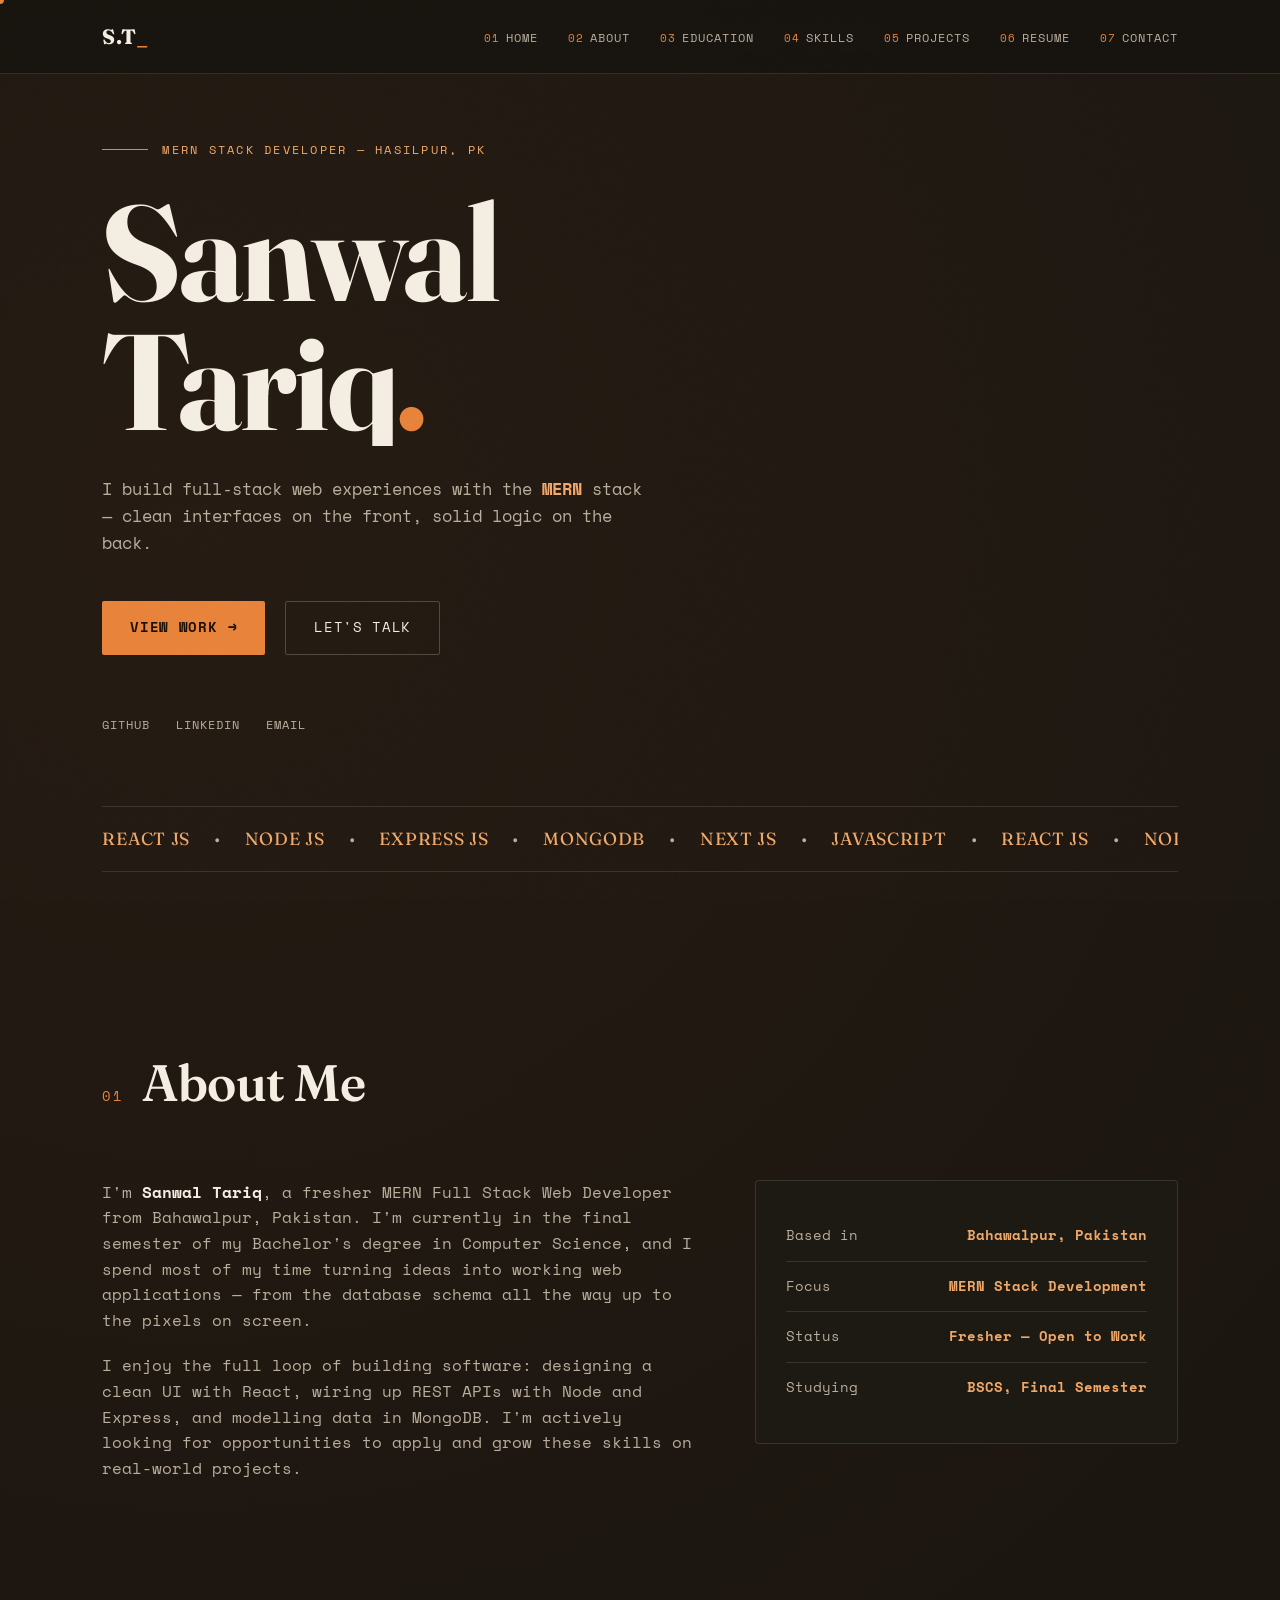
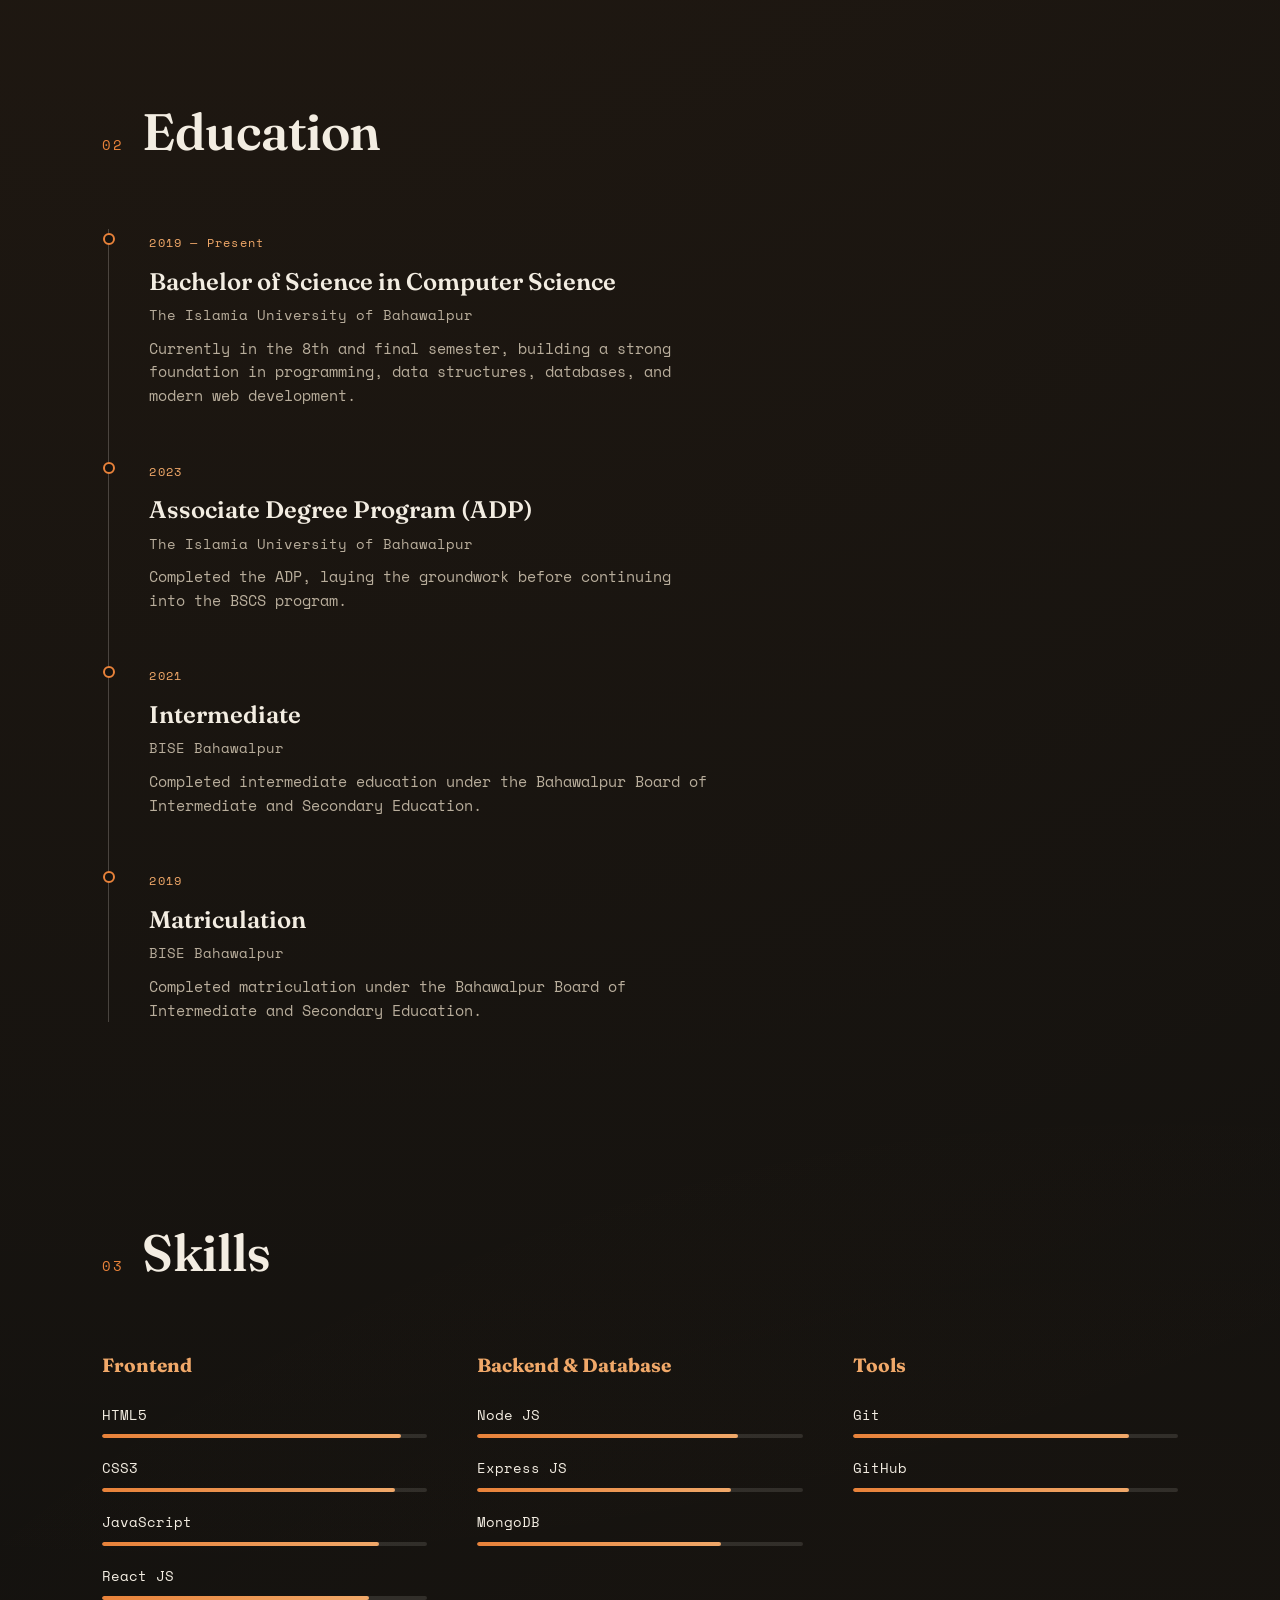
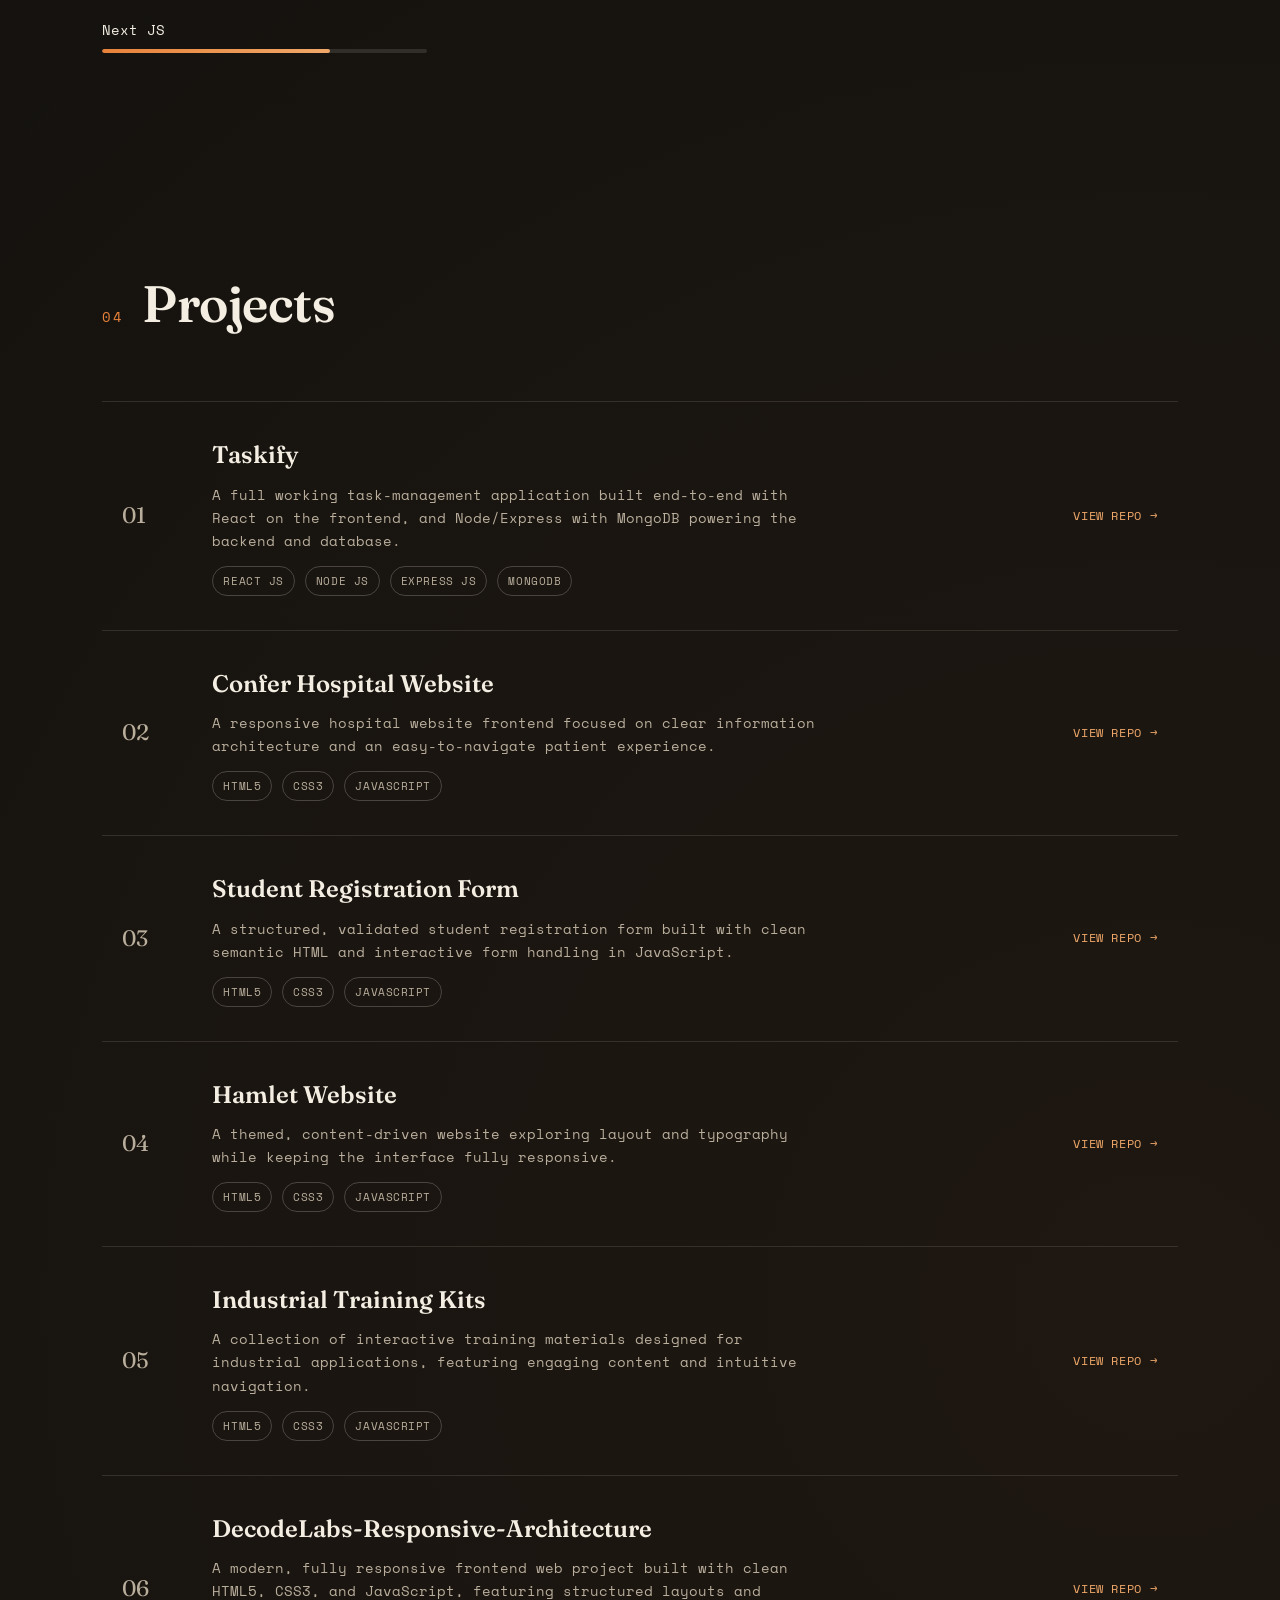
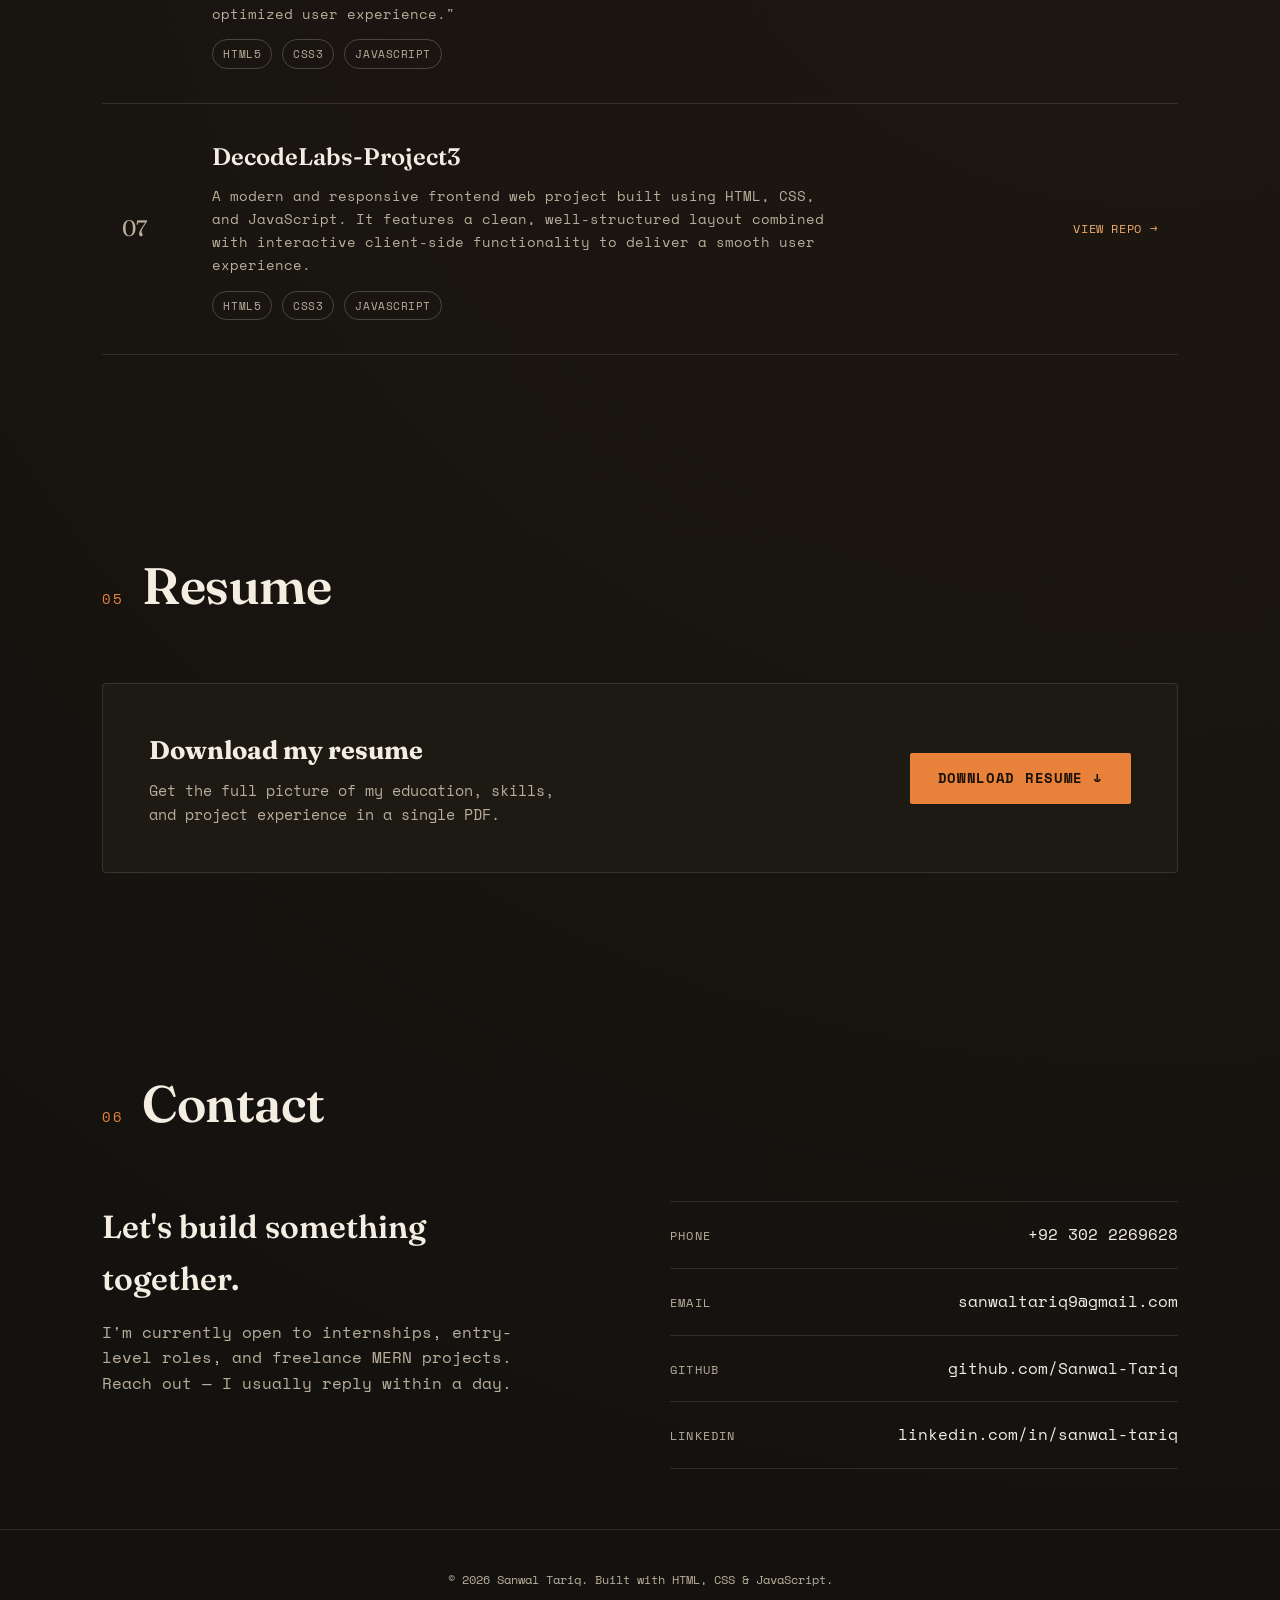
==== portfolio.html @ aa9d0673 "Initial commit: Portfolio website setup" ====
<!DOCTYPE html>
<html lang="en">

<head>
    <meta charset="UTF-8" />
    <meta name="viewport" content="width=device-width, initial-scale=1.0" />
    <title>Sanwal Tariq — MERN Full Stack Developer</title>
    <meta name="description" content="Portfolio of Sanwal Tariq, a MERN Full Stack Web Developer." />
    <link rel="preconnect" href="https://fonts.googleapis.com">
    <link rel="preconnect" href="https://fonts.gstatic.com" crossorigin>
    <link
        href="https://fonts.googleapis.com/css2?family=Fraunces:ital,opsz,wght@0,9..144,300;0,9..144,500;0,9..144,600;0,9..144,700;1,9..144,500&family=Space+Mono:wght@400;700&display=swap"
        rel="stylesheet">
    <link rel="stylesheet" href="portfolio.css" />
    <link rel="stylesheet" href="https://cdnjs.cloudflare.com/ajax/libs/font-awesome/6.0.0-beta3/css/all.min.css" />
</head>

<body>

    <div class="noise-overlay"></div>

    <!-- Custom cursor dot -->
    <div class="cursor-dot" id="cursorDot"></div>

    <header class="nav-wrap">
        <nav class="nav">
            <a href="#home" class="logo">S.T<span class="logo-dot">_</span></a>
            <button class="nav-toggle" id="navToggle" aria-label="Toggle navigation">
                <span></span><span></span><span></span>
            </button>
            <ul class="nav-links" id="navLinks">
                <li><a href="#home" data-idx="01">Home</a></li>
                <li><a href="#about" data-idx="02">About</a></li>
                <li><a href="#education" data-idx="03">Education</a></li>
                <li><a href="#skills" data-idx="04">Skills</a></li>
                <li><a href="#projects" data-idx="05">Projects</a></li>
                <li><a href="#resume" data-idx="06">Resume</a></li>
                <li><a href="#contact" data-idx="07">Contact</a></li>
            </ul>
        </nav>
    </header>

    <main>

        <!-- HERO -->
        <section id="home" class="hero">
            <div class="hero-grid">
                <div class="hero-tag reveal">
                    <span class="tag-line"></span>
                    <p>MERN STACK DEVELOPER — HASILPUR, PK</p>
                </div>

                <h1 class="hero-title">
                    <span class="line reveal"><span class="line-inner">Sanwal</span></span>
                    <span class="line reveal"><span class="line-inner">Tariq<span
                                class="hero-accent">.</span></span></span>
                </h1>

                <p class="hero-sub reveal">
                    I build full‑stack web experiences with the
                    <span class="highlight">MERN</span> stack — clean interfaces on the
                    front, solid logic on the back.
                </p>

                <div class="hero-actions reveal">
                    <a href="#projects" class="btn btn-primary">View Work <span class="btn-arrow">→</span></a>
                    <a href="#contact" class="btn btn-ghost">Let's Talk</a>
                </div>

                <div class="hero-socials reveal">
                    <a href="https://github.com/Sanwal-Tariq" target="_blank" rel="noopener noreferrer">GitHub</a>
                    <a href="https://www.linkedin.com/in/sanwal-tariq-004a3840a" target="_blank"
                        rel="noopener noreferrer">LinkedIn</a>
                    <a href="mailto:sanwaltariq9@gmail.com">Email</a>
                </div>
            </div>

            <div class="hero-marquee">
                <div class="marquee-track">
                    <span>REACT JS</span><span>•</span><span>NODE JS</span><span>•</span>
                    <span>EXPRESS JS</span><span>•</span><span>MONGODB</span><span>•</span>
                    <span>NEXT JS</span><span>•</span><span>JAVASCRIPT</span><span>•</span>
                    <span>REACT JS</span><span>•</span><span>NODE JS</span><span>•</span>
                    <span>EXPRESS JS</span><span>•</span><span>MONGODB</span><span>•</span>
                    <span>NEXT JS</span><span>•</span><span>JAVASCRIPT</span><span>•</span>
                </div>
            </div>
        </section>

        <!-- ABOUT -->
        <section id="about" class="about section">
            <div class="section-head">
                <span class="section-num">01</span>
                <h2>About Me</h2>
            </div>
            <div class="about-grid">
                <div class="about-copy">
                    <p>
                        I'm <strong>Sanwal Tariq</strong>, a fresher MERN Full Stack Web
                        Developer from Bahawalpur, Pakistan. I'm currently in the final
                        semester of my Bachelor's degree in Computer Science, and I spend
                        most of my time turning ideas into working web applications —
                        from the database schema all the way up to the pixels on screen.
                    </p>
                    <p>
                        I enjoy the full loop of building software: designing a clean UI
                        with React, wiring up REST APIs with Node and Express, and
                        modelling data in MongoDB. I'm actively looking for opportunities
                        to apply and grow these skills on real-world projects.
                    </p>
                </div>
                <div class="about-card">
                    <div class="about-card-row"><span>Based in</span><strong>Bahawalpur, Pakistan</strong></div>
                    <div class="about-card-row"><span>Focus</span><strong>MERN Stack Development</strong></div>
                    <div class="about-card-row"><span>Status</span><strong>Fresher — Open to Work</strong></div>
                    <div class="about-card-row"><span>Studying</span><strong>BSCS, Final Semester</strong></div>
                </div>
            </div>
        </section>

        <!-- EDUCATION -->
        <section id="education" class="education section">
            <div class="section-head">
                <span class="section-num">02</span>
                <h2>Education</h2>
            </div>

            <div class="timeline">

                <div class="timeline-item reveal">
                    <div class="timeline-dot"></div>
                    <div class="timeline-content">
                        <span class="timeline-year">2019 — Present</span>
                        <h3>Bachelor of Science in Computer Science</h3>
                        <p class="timeline-place">The Islamia University of Bahawalpur</p>
                        <p class="timeline-desc">Currently in the 8th and final semester, building a strong foundation
                            in programming, data structures, databases, and modern web development.</p>
                    </div>
                </div>

                <div class="timeline-item reveal">
                    <div class="timeline-dot"></div>
                    <div class="timeline-content">
                        <span class="timeline-year">2023</span>
                        <h3>Associate Degree Program (ADP)</h3>
                        <p class="timeline-place">The Islamia University of Bahawalpur</p>
                        <p class="timeline-desc">Completed the ADP, laying the groundwork before continuing into the
                            BSCS program.</p>
                    </div>
                </div>

                <div class="timeline-item reveal">
                    <div class="timeline-dot"></div>
                    <div class="timeline-content">
                        <span class="timeline-year">2021</span>
                        <h3>Intermediate</h3>
                        <p class="timeline-place">BISE Bahawalpur</p>
                        <p class="timeline-desc">Completed intermediate education under the Bahawalpur Board of
                            Intermediate and Secondary Education.</p>
                    </div>
                </div>

                <div class="timeline-item reveal">
                    <div class="timeline-dot"></div>
                    <div class="timeline-content">
                        <span class="timeline-year">2019</span>
                        <h3>Matriculation</h3>
                        <p class="timeline-place">BISE Bahawalpur</p>
                        <p class="timeline-desc">Completed matriculation under the Bahawalpur Board of Intermediate and
                            Secondary Education.</p>
                    </div>
                </div>

            </div>
        </section>

        <!-- SKILLS -->
        <section id="skills" class="skills section">
            <div class="section-head">
                <span class="section-num">03</span>
                <h2>Skills</h2>
            </div>

            <div class="skills-columns">
                <div class="skill-group reveal">
                    <h3>Frontend</h3>
                    <ul class="skill-list">
                        <li><span>HTML5</span>
                            <div class="bar">
                                <div class="bar-fill" style="--level:92%"></div>
                            </div>
                        </li>
                        <li><span>CSS3</span>
                            <div class="bar">
                                <div class="bar-fill" style="--level:90%"></div>
                            </div>
                        </li>
                        <li><span>JavaScript</span>
                            <div class="bar">
                                <div class="bar-fill" style="--level:85%"></div>
                            </div>
                        </li>
                        <li><span>React JS</span>
                            <div class="bar">
                                <div class="bar-fill" style="--level:82%"></div>
                            </div>
                        </li>
                        <li><span>Next JS</span>
                            <div class="bar">
                                <div class="bar-fill" style="--level:70%"></div>
                            </div>
                        </li>
                    </ul>
                </div>

                <div class="skill-group reveal">
                    <h3>Backend &amp; Database</h3>
                    <ul class="skill-list">
                        <li><span>Node JS</span>
                            <div class="bar">
                                <div class="bar-fill" style="--level:80%"></div>
                            </div>
                        </li>
                        <li><span>Express JS</span>
                            <div class="bar">
                                <div class="bar-fill" style="--level:78%"></div>
                            </div>
                        </li>
                        <li><span>MongoDB</span>
                            <div class="bar">
                                <div class="bar-fill" style="--level:75%"></div>
                            </div>
                        </li>
                    </ul>
                </div>

                <div class="skill-group reveal">
                    <h3>Tools</h3>
                    <ul class="skill-list">
                        <li><span>Git</span>
                            <div class="bar">
                                <div class="bar-fill" style="--level:85%"></div>
                            </div>
                        </li>
                        <li><span>GitHub</span>
                            <div class="bar">
                                <div class="bar-fill" style="--level:85%"></div>
                            </div>
                        </li>
                    </ul>
                </div>
            </div>
        </section>

        <!-- PROJECTS -->
        <section id="projects" class="projects section">
            <div class="section-head">
                <span class="section-num">04</span>
                <h2>Projects</h2>
            </div>

            <div class="project-list">

                <a class="project-item reveal" href="https://github.com/Sanwal-Tariq" target="_blank"
                    rel="noopener noreferrer">
                    <div class="project-index">01</div>
                    <div class="project-body">
                        <h3>Taskify</h3>
                        <p>A full working task-management application built end-to-end with React on the frontend, and
                            Node/Express with MongoDB powering the backend and database.</p>
                        <div class="project-tags">
                            <span>React JS</span><span>Node JS</span><span>Express JS</span><span>MongoDB</span>
                        </div>
                    </div>
                    <div class="project-link">View Repo <span class="btn-arrow">→</span></div>
                </a>

                <a class="project-item reveal" href="https://github.com/Sanwal-Tariq" target="_blank"
                    rel="noopener noreferrer">
                    <div class="project-index">02</div>
                    <div class="project-body">
                        <h3>Confer Hospital Website</h3>
                        <p>A responsive hospital website frontend focused on clear information architecture and an
                            easy-to-navigate patient experience.</p>
                        <div class="project-tags">
                            <span>HTML5</span><span>CSS3</span><span>JavaScript</span>
                        </div>
                    </div>
                    <div class="project-link">View Repo <span class="btn-arrow">→</span></div>
                </a>

                <a class="project-item reveal" href="https://github.com/Sanwal-Tariq" target="_blank"
                    rel="noopener noreferrer">
                    <div class="project-index">03</div>
                    <div class="project-body">
                        <h3>Student Registration Form</h3>
                        <p>A structured, validated student registration form built with clean semantic HTML and
                            interactive form handling in JavaScript.</p>
                        <div class="project-tags">
                            <span>HTML5</span><span>CSS3</span><span>JavaScript</span>
                        </div>
                    </div>
                    <div class="project-link">View Repo <span class="btn-arrow">→</span></div>
                </a>

                <a class="project-item reveal" href="https://github.com/Sanwal-Tariq" target="_blank"
                    rel="noopener noreferrer">
                    <div class="project-index">04</div>
                    <div class="project-body">
                        <h3>Hamlet Website</h3>
                        <p>A themed, content-driven website exploring layout and typography while keeping the interface
                            fully responsive.</p>
                        <div class="project-tags">
                            <span>HTML5</span><span>CSS3</span><span>JavaScript</span>
                        </div>
                    </div>
                    <div class="project-link">View Repo <span class="btn-arrow">→</span></div>
                </a>

                <a class="project-item reveal" href="https://github.com/Sanwal-Tariq" target="_blank"
                    rel="noopener noreferrer">
                    <div class="project-index">05</div>
                    <div class="project-body">
                        <h3>Industrial Training Kits</h3>
                        <p>A collection of interactive training materials designed for industrial applications,
                            featuring engaging content and intuitive navigation.</p>
                        <div class="project-tags">
                            <span>HTML5</span><span>CSS3</span><span>JavaScript</span>
                        </div>
                    </div>
                    <div class="project-link">View Repo <span class="btn-arrow">→</span></div>
                </a>

                 <a class="project-item reveal" href="https://github.com/Sanwal-Tariq" target="_blank"
                    rel="noopener noreferrer">
                    <div class="project-index">06</div>
                    <div class="project-body">
                        <h3>DecodeLabs-Responsive-Architecture</h3>
                        <p>A modern, fully responsive frontend web project built with clean HTML5, CSS3, and JavaScript, featuring structured layouts and optimized user experience."</p>
                        <div class="project-tags">
                            <span>HTML5</span><span>CSS3</span><span>JavaScript</span>
                        </div>
                    </div>
                    <div class="project-link">View Repo <span class="btn-arrow">→</span></div>
                </a>

                <a class="project-item reveal" href="https://github.com/Sanwal-Tariq" target="_blank"
                    rel="noopener noreferrer">
                    <div class="project-index">07</div>
                    <div class="project-body">
                        <h3>DecodeLabs-Project3</h3>
                        <p>A modern and responsive frontend web project built using HTML, CSS, and JavaScript. It features a clean, well-structured layout combined with interactive client-side functionality to deliver a smooth user experience.</p>
                        <div class="project-tags">
                            <span>HTML5</span><span>CSS3</span><span>JavaScript</span>
                        </div>
                    </div>
                    <div class="project-link">View Repo <span class="btn-arrow">→</span></div>
                </a>

            </div>
        </section>

        <!-- RESUME -->
        <section id="resume" class="resume section">
            <div class="section-head">
                <span class="section-num">05</span>
                <h2>Resume</h2>
            </div>
            <div class="resume-box reveal">
                <div class="resume-copy">
                    <h3>Download my resume</h3>
                    <p>Get the full picture of my education, skills, and project experience in a single PDF.</p>
                </div>
                <a class="btn btn-primary" href="/Sanwal_Tariq_FSWD.pdf" download>
                    Download Resume <span class="btn-arrow">↓</span>
                </a>
            </div>
        </section>

        <!-- CONTACT -->
        <section id="contact" class="contact section">
            <div class="section-head">
                <span class="section-num">06</span>
                <h2>Contact</h2>
            </div>

            <div class="contact-grid">
                <div class="contact-intro reveal">
                    <h3>Let's build something together.</h3>
                    <p>I'm currently open to internships, entry-level roles, and freelance MERN projects. Reach out — I
                        usually reply within a day.</p>
                </div>

                <ul class="contact-list reveal">
                    <li>
                        <span class="contact-label">Phone</span>
                        <a href="tel:+923022269628">+92 302 2269628</a>
                    </li>
                    <li>
                        <span class="contact-label">Email</span>
                        <a href="mailto:sanwaltariq9@gmail.com">sanwaltariq9@gmail.com</a>
                    </li>
                    <li>
                        <span class="contact-label">GitHub</span>
                        <a href="https://github.com/Sanwal-Tariq" target="_blank"
                            rel="noopener noreferrer">github.com/Sanwal-Tariq</a>
                    </li>
                    <li>
                        <span class="contact-label">LinkedIn</span>
                        <a href="https://www.linkedin.com/in/sanwal-tariq-004a3840a" target="_blank"
                            rel="noopener noreferrer">linkedin.com/in/sanwal-tariq</a>
                    </li>
                </ul>
            </div>
        </section>

    </main>

    <footer class="footer">
        <p>&copy; <span id="year"></span> Sanwal Tariq. Built with HTML, CSS &amp; JavaScript.</p>
    </footer>

    <script src="portfolio.js"></script>
</body>

</html>
---- portfolio.css ----
/* ===== Tokens ===== */
:root {
    --bg: #14120f;
    --bg-alt: #191612;
    --ink: #f3ede2;
    --ink-dim: #b9ae9c;
    --accent: #e8823a;
    --accent-soft: #f0a869;
    --line: rgba(243, 237, 226, 0.12);
    --line-strong: rgba(243, 237, 226, 0.22);
    --card: #1d1913;
    --font-display: "Fraunces", serif;
    --font-mono: "Space Mono", monospace;
    --ease: cubic-bezier(0.22, 1, 0.36, 1);
}

* {
    margin: 0;
    padding: 0;
    box-sizing: border-box;
}

html {
    scroll-behavior: smooth;
}

body {
    background: var(--bg);
    color: var(--ink);
    font-family: var(--font-mono);
    font-size: 16px;
    line-height: 1.6;
    overflow-x: hidden;
    background-image:
        radial-gradient(circle at 15% 8%, rgba(232, 130, 58, 0.08), transparent 45%),
        radial-gradient(circle at 90% 70%, rgba(232, 130, 58, 0.05), transparent 40%);
}

a {
    color: inherit;
    text-decoration: none;
}

ul {
    list-style: none;
}

img {
    max-width: 100%;
    display: block;
}

/* film-grain overlay */
.noise-overlay {
    position: fixed;
    inset: 0;
    pointer-events: none;
    z-index: 999;
    opacity: 0.035;
    background-image: url("data:image/svg+xml,%3Csvg xmlns='http://www.w3.org/2000/svg' width='120' height='120'%3E%3Cfilter id='n'%3E%3CfeTurbulence type='fractalNoise' baseFrequency='0.9' numOctaves='2' stitchTiles='stitch'/%3E%3C/filter%3E%3Crect width='100%25' height='100%25' filter='url(%23n)'/%3E%3C/svg%3E");
    mix-blend-mode: overlay;
}

.cursor-dot {
    position: fixed;
    width: 8px;
    height: 8px;
    border-radius: 50%;
    background: var(--accent);
    pointer-events: none;
    z-index: 998;
    transform: translate(-50%, -50%);
    transition: width 0.2s var(--ease), height 0.2s var(--ease), background 0.2s;
    display: none;
}

@media (hover: hover) and (pointer: fine) {
    .cursor-dot {
        display: block;
    }
}

.cursor-dot.grow {
    width: 30px;
    height: 30px;
    background: rgba(232, 130, 58, 0.35);
}

::selection {
    background: var(--accent);
    color: #14120f;
}

/* ===== Layout helpers ===== */
.section {
    padding: 130px 8vw 60px;
    position: relative;
}

.section-head {
    display: flex;
    align-items: baseline;
    gap: 18px;
    margin-bottom: 56px;
}

.section-num {
    font-family: var(--font-mono);
    color: var(--accent);
    font-size: 0.85rem;
    letter-spacing: 0.15em;
}

.section-head h2 {
    font-family: var(--font-display);
    font-weight: 600;
    font-size: clamp(2rem, 4vw, 3.2rem);
    letter-spacing: -0.01em;
}

/* ===== Nav ===== */
.nav-wrap {
    position: fixed;
    top: 0;
    left: 0;
    right: 0;
    z-index: 500;
    backdrop-filter: blur(10px);
    background: rgba(20, 18, 15, 0.72);
    border-bottom: 1px solid var(--line);
}

.nav {
    display: flex;
    align-items: center;
    justify-content: space-between;
    padding: 20px 8vw;
}

.logo {
    font-family: var(--font-display);
    font-weight: 700;
    font-size: 1.3rem;
    letter-spacing: 0.02em;
}

.logo-dot {
    color: var(--accent);
}

.nav-links {
    display: flex;
    gap: 30px;
}

.nav-links a {
    font-size: 0.78rem;
    letter-spacing: 0.08em;
    text-transform: uppercase;
    color: var(--ink-dim);
    position: relative;
    padding-bottom: 4px;
    transition: color 0.25s var(--ease);
}

.nav-links a::before {
    content: attr(data-idx);
    color: var(--accent);
    margin-right: 6px;
    font-size: 0.7rem;
}

.nav-links a::after {
    content: "";
    position: absolute;
    left: 0;
    bottom: 0;
    width: 0%;
    height: 1px;
    background: var(--accent);
    transition: width 0.3s var(--ease);
}

.nav-links a:hover {
    color: var(--ink);
}

.nav-links a:hover::after {
    width: 100%;
}

.nav-toggle {
    display: none;
    flex-direction: column;
    gap: 5px;
    background: none;
    border: none;
    cursor: pointer;
    padding: 8px;
}

.nav-toggle span {
    width: 24px;
    height: 2px;
    background: var(--ink);
    display: block;
    transition: transform 0.3s var(--ease), opacity 0.3s;
}

/* ===== Hero ===== */
.hero {
    min-height: 100vh;
    display: flex;
    flex-direction: column;
    justify-content: center;
    padding: 140px 8vw 40px;
    position: relative;
}

.hero-tag {
    display: flex;
    align-items: center;
    gap: 14px;
    margin-bottom: 28px;
    color: var(--accent-soft);
    font-size: 0.78rem;
    letter-spacing: 0.18em;
}

.tag-line {
    width: 46px;
    height: 1px;
    background: var(--accent);
    display: inline-block;
}

.hero-title {
    font-family: var(--font-display);
    font-weight: 700;
    font-size: clamp(3.4rem, 12vw, 8.5rem);
    line-height: 0.95;
    letter-spacing: -0.02em;
}

.line {
    display: block;
    overflow: hidden;
}

.line-inner {
    display: inline-block;
}

.hero-accent {
    color: var(--accent);
}

.hero-sub {
    max-width: 560px;
    margin-top: 30px;
    font-size: 1.05rem;
    color: var(--ink-dim);
}

.highlight {
    color: var(--accent-soft);
    font-weight: 700;
}

.hero-actions {
    display: flex;
    gap: 20px;
    margin-top: 44px;
    flex-wrap: wrap;
}

.btn {
    display: inline-flex;
    align-items: center;
    gap: 10px;
    padding: 15px 28px;
    font-family: var(--font-mono);
    font-size: 0.85rem;
    letter-spacing: 0.05em;
    text-transform: uppercase;
    border-radius: 2px;
    transition: transform 0.35s var(--ease), background 0.3s, color 0.3s, border-color 0.3s;
}

.btn-primary {
    background: var(--accent);
    color: #1a1006;
    font-weight: 700;
}

.btn-primary:hover {
    transform: translateY(-3px);
    background: var(--accent-soft);
}

.btn-ghost {
    border: 1px solid var(--line-strong);
    color: var(--ink);
}

.btn-ghost:hover {
    transform: translateY(-3px);
    border-color: var(--accent);
    color: var(--accent-soft);
}

.btn-arrow {
    transition: transform 0.3s var(--ease);
}

.btn:hover .btn-arrow {
    transform: translateX(4px);
}

.hero-socials {
    display: flex;
    gap: 26px;
    margin-top: 60px;
}

.hero-socials a {
    font-size: 0.78rem;
    letter-spacing: 0.08em;
    text-transform: uppercase;
    color: var(--ink-dim);
    border-bottom: 1px solid transparent;
    transition: color 0.25s, border-color 0.25s;
}

.hero-socials a:hover {
    color: var(--accent-soft);
    border-color: var(--accent-soft);
}

.hero-marquee {
    margin-top: 70px;
    overflow: hidden;
    border-top: 1px solid var(--line);
    border-bottom: 1px solid var(--line);
    padding: 18px 0;
}

.marquee-track {
    display: flex;
    gap: 24px;
    white-space: nowrap;
    width: max-content;
    animation: marquee 26s linear infinite;
    font-family: var(--font-display);
    font-size: 1.1rem;
    color: var(--ink-dim);
    letter-spacing: 0.04em;
}

.marquee-track span:nth-child(odd) {
    color: var(--accent-soft);
}

@keyframes marquee {
    from {
        transform: translateX(0);
    }

    to {
        transform: translateX(-50%);
    }
}

/* ===== About ===== */
.about-grid {
    display: grid;
    grid-template-columns: 1.4fr 1fr;
    gap: 60px;
    align-items: start;
}

.about-copy p {
    color: var(--ink-dim);
    font-size: 1rem;
    margin-bottom: 20px;
    max-width: 640px;
}

.about-copy strong {
    color: var(--ink);
}

.about-card {
    background: var(--card);
    border: 1px solid var(--line);
    padding: 30px;
    border-radius: 4px;
}

.about-card-row {
    display: flex;
    justify-content: space-between;
    padding: 14px 0;
    border-bottom: 1px solid var(--line);
    font-size: 0.85rem;
}

.about-card-row:last-child {
    border-bottom: none;
}

.about-card-row span {
    color: var(--ink-dim);
}

.about-card-row strong {
    color: var(--accent-soft);
    font-weight: 700;
}

/* ===== Education Timeline ===== */
.timeline {
    position: relative;
    border-left: 1px solid var(--line-strong);
    margin-left: 6px;
    padding-left: 40px;
    display: flex;
    flex-direction: column;
    gap: 50px;
}

.timeline-item {
    position: relative;
}

.timeline-dot {
    position: absolute;
    left: -46px;
    top: 4px;
    width: 12px;
    height: 12px;
    border-radius: 50%;
    background: var(--bg);
    border: 2px solid var(--accent);
}

.timeline-year {
    font-size: 0.75rem;
    letter-spacing: 0.1em;
    color: var(--accent-soft);
}

.timeline-content h3 {
    font-family: var(--font-display);
    font-size: 1.5rem;
    font-weight: 600;
    margin-top: 8px;
}

.timeline-place {
    color: var(--ink-dim);
    font-size: 0.85rem;
    margin-top: 4px;
}

.timeline-desc {
    color: var(--ink-dim);
    font-size: 0.92rem;
    margin-top: 10px;
    max-width: 560px;
}

/* ===== Skills ===== */
.skills-columns {
    display: grid;
    grid-template-columns: repeat(3, 1fr);
    gap: 50px;
}

.skill-group h3 {
    font-family: var(--font-display);
    font-size: 1.2rem;
    margin-bottom: 24px;
    color: var(--accent-soft);
}

.skill-list li {
    margin-bottom: 20px;
}

.skill-list li span {
    display: block;
    font-size: 0.85rem;
    margin-bottom: 8px;
    color: var(--ink);
}

.bar {
    height: 4px;
    background: var(--line);
    border-radius: 2px;
    overflow: hidden;
}

.bar-fill {
    height: 100%;
    width: 0%;
    background: linear-gradient(90deg, var(--accent), var(--accent-soft));
    border-radius: 2px;
    transition: width 1.1s var(--ease);
}

.bar-fill.filled {
    width: var(--level);
}

/* ===== Projects ===== */
.project-list {
    display: flex;
    flex-direction: column;
}

.project-item {
    display: grid;
    grid-template-columns: 60px 1fr 140px;
    align-items: center;
    gap: 30px;
    padding: 34px 20px;
    border-top: 1px solid var(--line);
    transition: background 0.3s var(--ease), padding-left 0.3s var(--ease);
}

.project-list .project-item:last-child {
    border-bottom: 1px solid var(--line);
}

.project-item:hover {
    background: var(--card);
    padding-left: 34px;
}

.project-index {
    font-family: var(--font-display);
    font-size: 1.4rem;
    color: var(--ink-dim);
}

.project-body h3 {
    font-family: var(--font-display);
    font-size: 1.5rem;
    font-weight: 600;
    margin-bottom: 8px;
    transition: color 0.3s;
}

.project-item:hover .project-body h3 {
    color: var(--accent-soft);
}

.project-body p {
    color: var(--ink-dim);
    font-size: 0.9rem;
    max-width: 620px;
    margin-bottom: 14px;
}

.project-tags {
    display: flex;
    gap: 10px;
    flex-wrap: wrap;
}

.project-tags span {
    font-size: 0.7rem;
    letter-spacing: 0.05em;
    text-transform: uppercase;
    padding: 5px 10px;
    border: 1px solid var(--line-strong);
    border-radius: 20px;
    color: var(--ink-dim);
}

.project-link {
    font-size: 0.78rem;
    letter-spacing: 0.05em;
    text-transform: uppercase;
    color: var(--accent-soft);
    justify-self: end;
    display: flex;
    align-items: center;
    gap: 8px;
}

/* ===== Resume ===== */
.resume-box {
    display: flex;
    align-items: center;
    justify-content: space-between;
    gap: 30px;
    flex-wrap: wrap;
    background: var(--card);
    border: 1px solid var(--line);
    padding: 46px;
    border-radius: 4px;
}

.resume-copy h3 {
    font-family: var(--font-display);
    font-size: 1.6rem;
    margin-bottom: 8px;
}

.resume-copy p {
    color: var(--ink-dim);
    font-size: 0.92rem;
    max-width: 440px;
}

/* ===== Contact ===== */
.contact-grid {
    display: grid;
    grid-template-columns: 1fr 1fr;
    gap: 60px;
}

.contact-intro h3 {
    font-family: var(--font-display);
    font-size: 2rem;
    font-weight: 600;
    max-width: 420px;
}

.contact-intro p {
    color: var(--ink-dim);
    margin-top: 16px;
    max-width: 420px;
}

.contact-list li {
    border-top: 1px solid var(--line);
    padding: 20px 0;
    display: flex;
    justify-content: space-between;
    align-items: baseline;
}

.contact-list li:last-child {
    border-bottom: 1px solid var(--line);
}

.contact-label {
    color: var(--ink-dim);
    font-size: 0.75rem;
    letter-spacing: 0.1em;
    text-transform: uppercase;
}

.contact-list a {
    font-size: 1rem;
    transition: color 0.25s;
}

.contact-list a:hover {
    color: var(--accent-soft);
}

/* ===== Footer ===== */
.footer {
    text-align: center;
    padding: 40px 8vw 50px;
    color: var(--ink-dim);
    font-size: 0.78rem;
    border-top: 1px solid var(--line);
}

/* ===== Reveal animation ===== */
.reveal {
    opacity: 0;
    transform: translateY(24px);
    transition: opacity 0.8s var(--ease), transform 0.8s var(--ease);
}

.reveal.in-view {
    opacity: 1;
    transform: translateY(0);
}

.line.reveal .line-inner {
    display: inline-block;
    transform: translateY(100%);
    transition: transform 0.9s var(--ease);
}

.line.reveal.in-view .line-inner {
    transform: translateY(0);
}

/* ===== Responsive ===== */
@media (max-width: 900px) {

    .about-grid,
    .contact-grid {
        grid-template-columns: 1fr;
    }

    .skills-columns {
        grid-template-columns: 1fr;
        gap: 36px;
    }

    .project-item {
        grid-template-columns: 1fr;
        gap: 14px;
    }

    .project-link {
        justify-self: start;
    }
}

@media (max-width: 720px) {
    .nav-links {
        position: absolute;
        top: 100%;
        left: 0;
        right: 0;
        background: var(--bg-alt);
        flex-direction: column;
        gap: 0;
        max-height: 0;
        overflow: hidden;
        border-bottom: 1px solid var(--line);
        transition: max-height 0.4s var(--ease);
    }

    .nav-links.open {
        max-height: 420px;
    }

    .nav-links li {
        width: 100%;
    }

    .nav-links a {
        display: block;
        padding: 16px 8vw;
    }

    .nav-toggle {
        display: flex;
    }

    .nav-toggle.open span:nth-child(1) {
        transform: translateY(7px) rotate(45deg);
    }

    .nav-toggle.open span:nth-child(2) {
        opacity: 0;
    }

    .nav-toggle.open span:nth-child(3) {
        transform: translateY(-7px) rotate(-45deg);
    }

    .section {
        padding: 100px 6vw 40px;
    }

    .resume-box {
        flex-direction: column;
        align-items: flex-start;
    }
}

@media (max-width: 500px) {
    .hero-title {
        font-size: clamp(2.8rem, 12vw, 6.5rem);
    }

    .hero-sub {
        font-size: 0.95rem;
    }

    .hero-actions {
        gap: 14px;
    }
}

@media (max-width: 400px) {
    .hero- title {
        font-size: clamp(2.4rem, 12vw, 5.5rem);
    }

    .hero-sub {
        font-size: 0.9rem;
    }
}

@media (max-width: 350px) {
    .hero-title {
        font-size: clamp(2.2rem, 12vw, 4.5rem);
    }

    .hero-sub {
        font-size: 0.85rem;
    }

    .hero-actions {
        gap: 12px;
    }
}

@media (max-width: 300px) {
    .hero-title {
        font-size: clamp(2rem, 12vw, 4rem);
    }

    .hero-sub {
        font-size: 0.8rem;
    }
}

@media (max-width: 250px) {
    .hero-title {
        font-size: clamp(1.8rem, 12vw, 3.5rem);
    }

    .hero-sub {
        font-size: 0.75rem;
    }
}

@media (max-width: 200px) {
    .hero- title {
        font-size: clamp(1.6rem, 12vw, 3rem);
    }

    .hero -sub {
        font-size: 0.7rem;
    }
}

@media (max-width : 150px) {
    .hero-title {
        font-size: clamp(1.4rem, 12vw, 2.5rem);
    }

    .hero-sub {
        font-size: 0.65rem;
    }
}

@media (max-width: 120px) {
    .hero-title {
        font-size: clamp(1.2rem, 12vw, 2rem);
    }

    .hero-sub {
        font-size: 0.6rem;
    }
}

@media (max-width: 100px) {
    .hero-title {
        font-size: clamp(1rem, 12vw, 1.5rem);
    }

    .hero-sub {
        font-size: 0.55rem;
    }
}

@media (max-width: 80px) {
    .hero-title {
        font-size: clamp(0.8rem, 12vw, 1rem);
    }

    .hero-sub {
        font-size: 0.5rem;
    }
}

@media (max-width: 60px) {
    .hero-title {
        font-size: clamp(0.6rem, 12vw, 0.8rem);
    }

    .hero-sub {
        font-size: 0.45rem;
    }
}

@media (max-width: 50px) {
    .hero-title {
        font-size: clamp(0.5rem, 12vw, 0.6rem);
    }

    .hero-sub {
        font-size: 0.4rem;
    }
}

@media (max-width: 40px) {
    .hero-title {
        font-size: clamp(0.4rem, 12vw, 0.5rem);
    }

    .hero-sub {
        font-size: 0.35rem;
    }

    .hero-socials {
        gap: 12px;
    }
}

@media (max-width: 30px) {
    .hero-title {
        font-size: clamp(0.3rem, 12vw, 0.4rem);
    }

    .hero-sub {
        font-size: 0.3rem;
    }

    .hero-socials {
        gap: 10px;
    }
}

@media (max-width: 25px) {
    .hero-title {
        font-size: clamp(0.25rem, 12vw, 0.3rem);
    }

    .hero-sub {
        font-size: 0.25rem;
    }

    .hero-socials {
        gap: 8px;
    }
}

@media (max-width: 20px) {
    .hero-title {
        font-size: clamp(0.2rem, 12vw, 0.25rem);
    }

    .hero-sub {
        font-size: 0.2rem;
    }

    .hero-socials {
        gap: 6px;
    }
}

@media (max-width: 15px) {
    .hero-title {
        font-size: clamp(0.15rem, 12vw, 0.2rem);
    }

    .hero-sub {
        font-size: 0.15rem;
    }

    .hero-socials {
        gap: 4px;
    }
}

@media (max-width: 10px) {
    .hero-title {
        font-size: clamp(0.1rem, 12vw, 0.15rem);
    }

    .hero-sub {
        font-size: 0.1rem;
    }

    .hero-socials {
        gap: 2px;
    }
}

@media (max-width: 5px) {
    .hero-title {
        font-size: clamp(0.05rem, 12vw, 0.1rem);
    }

    .hero-sub {
        font-size: 0.05rem;
    }

    .hero-socials {
        gap: 1px;
    }
}

@media (max-width: 2px) {
    .hero-title {
        font-size: clamp(0.02rem, 12vw, 0.05rem);
    }

    .hero-sub {
        font-size: 0.02rem;
    }

    .hero-socials {
        gap: 0.5px;
    }
}
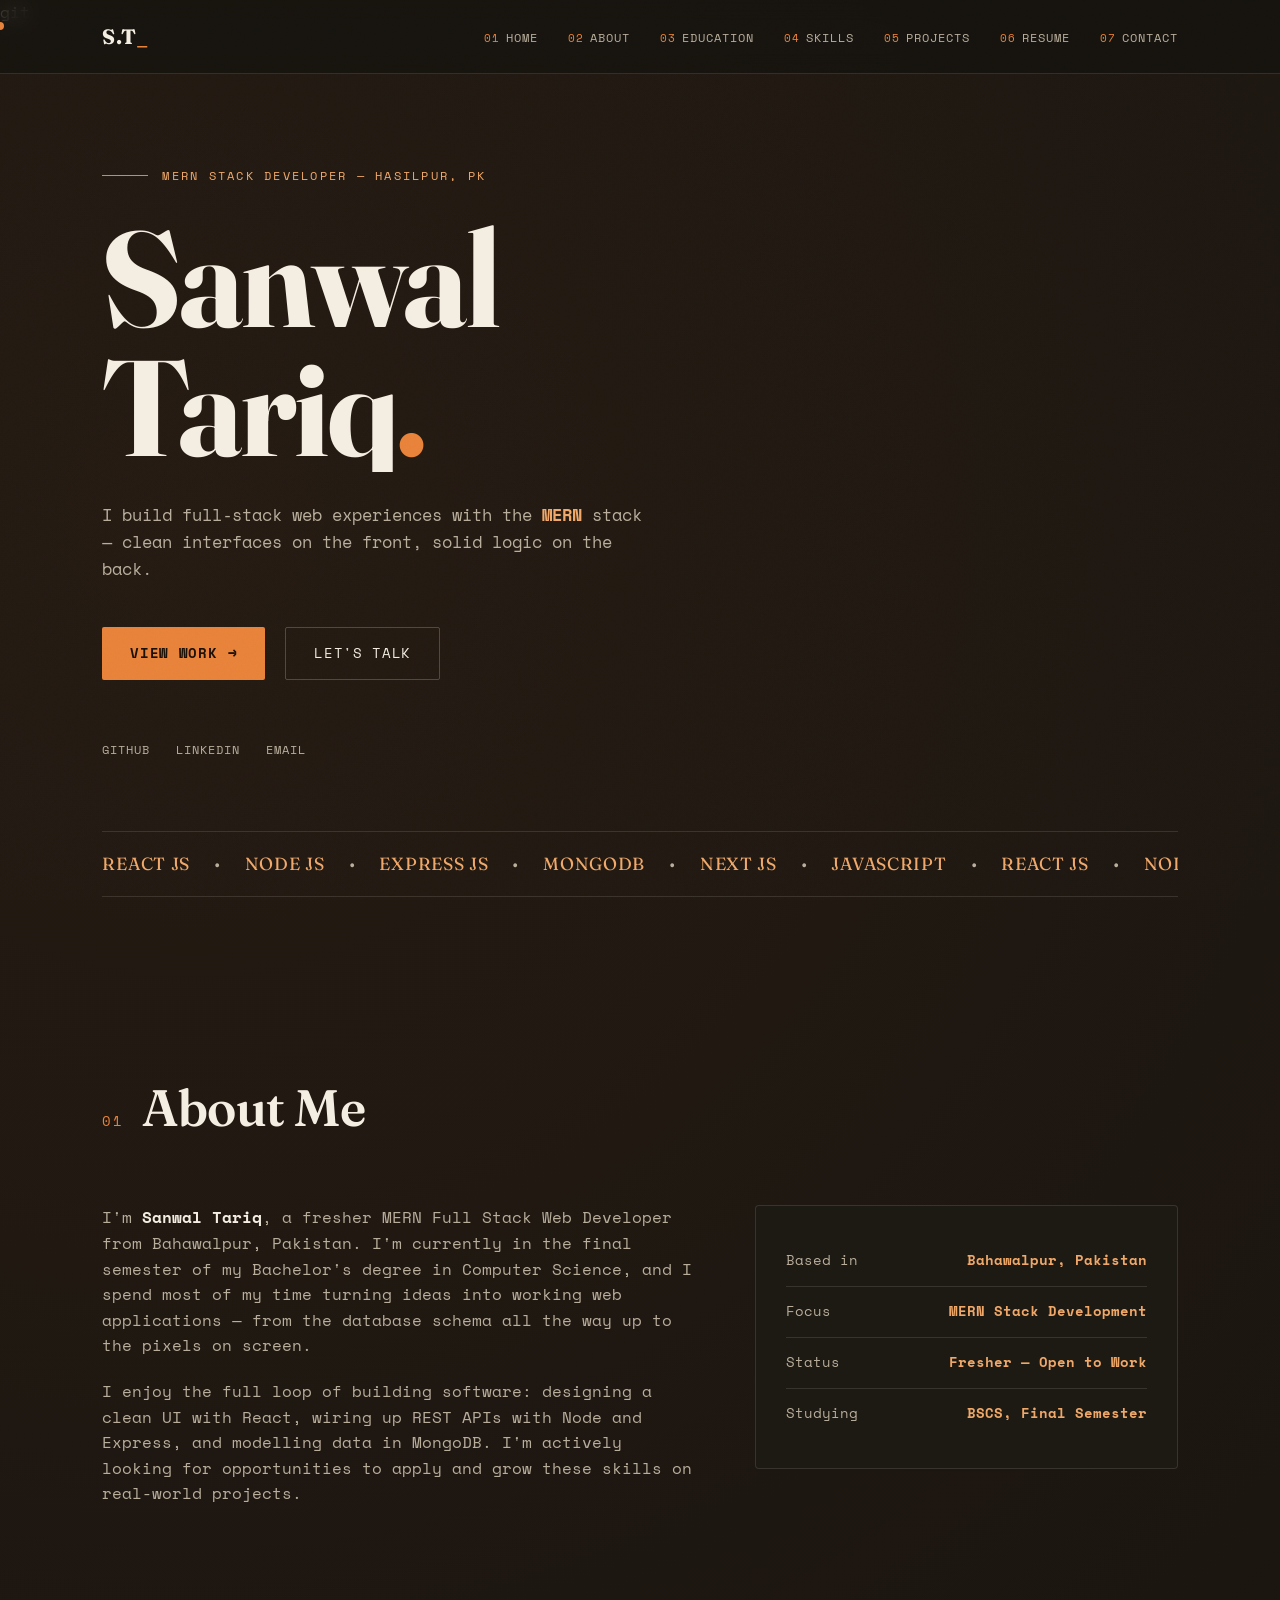
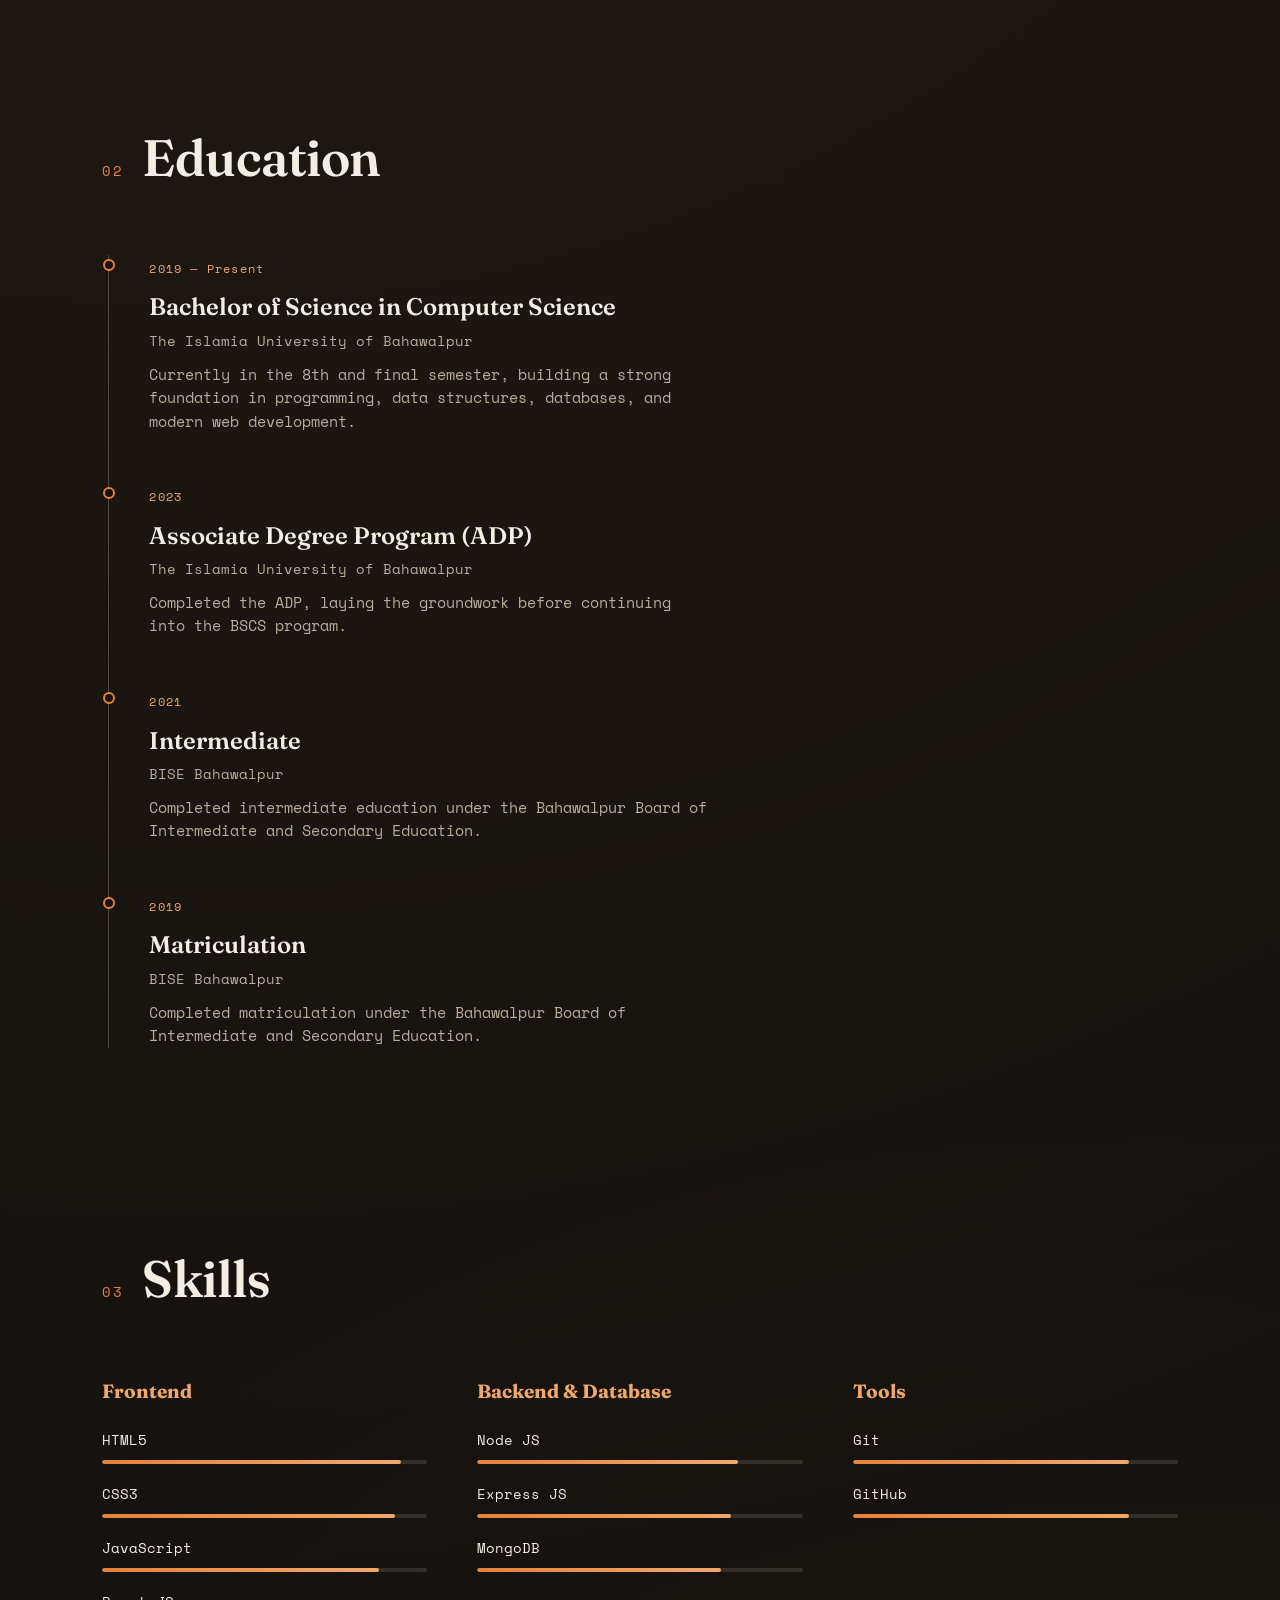
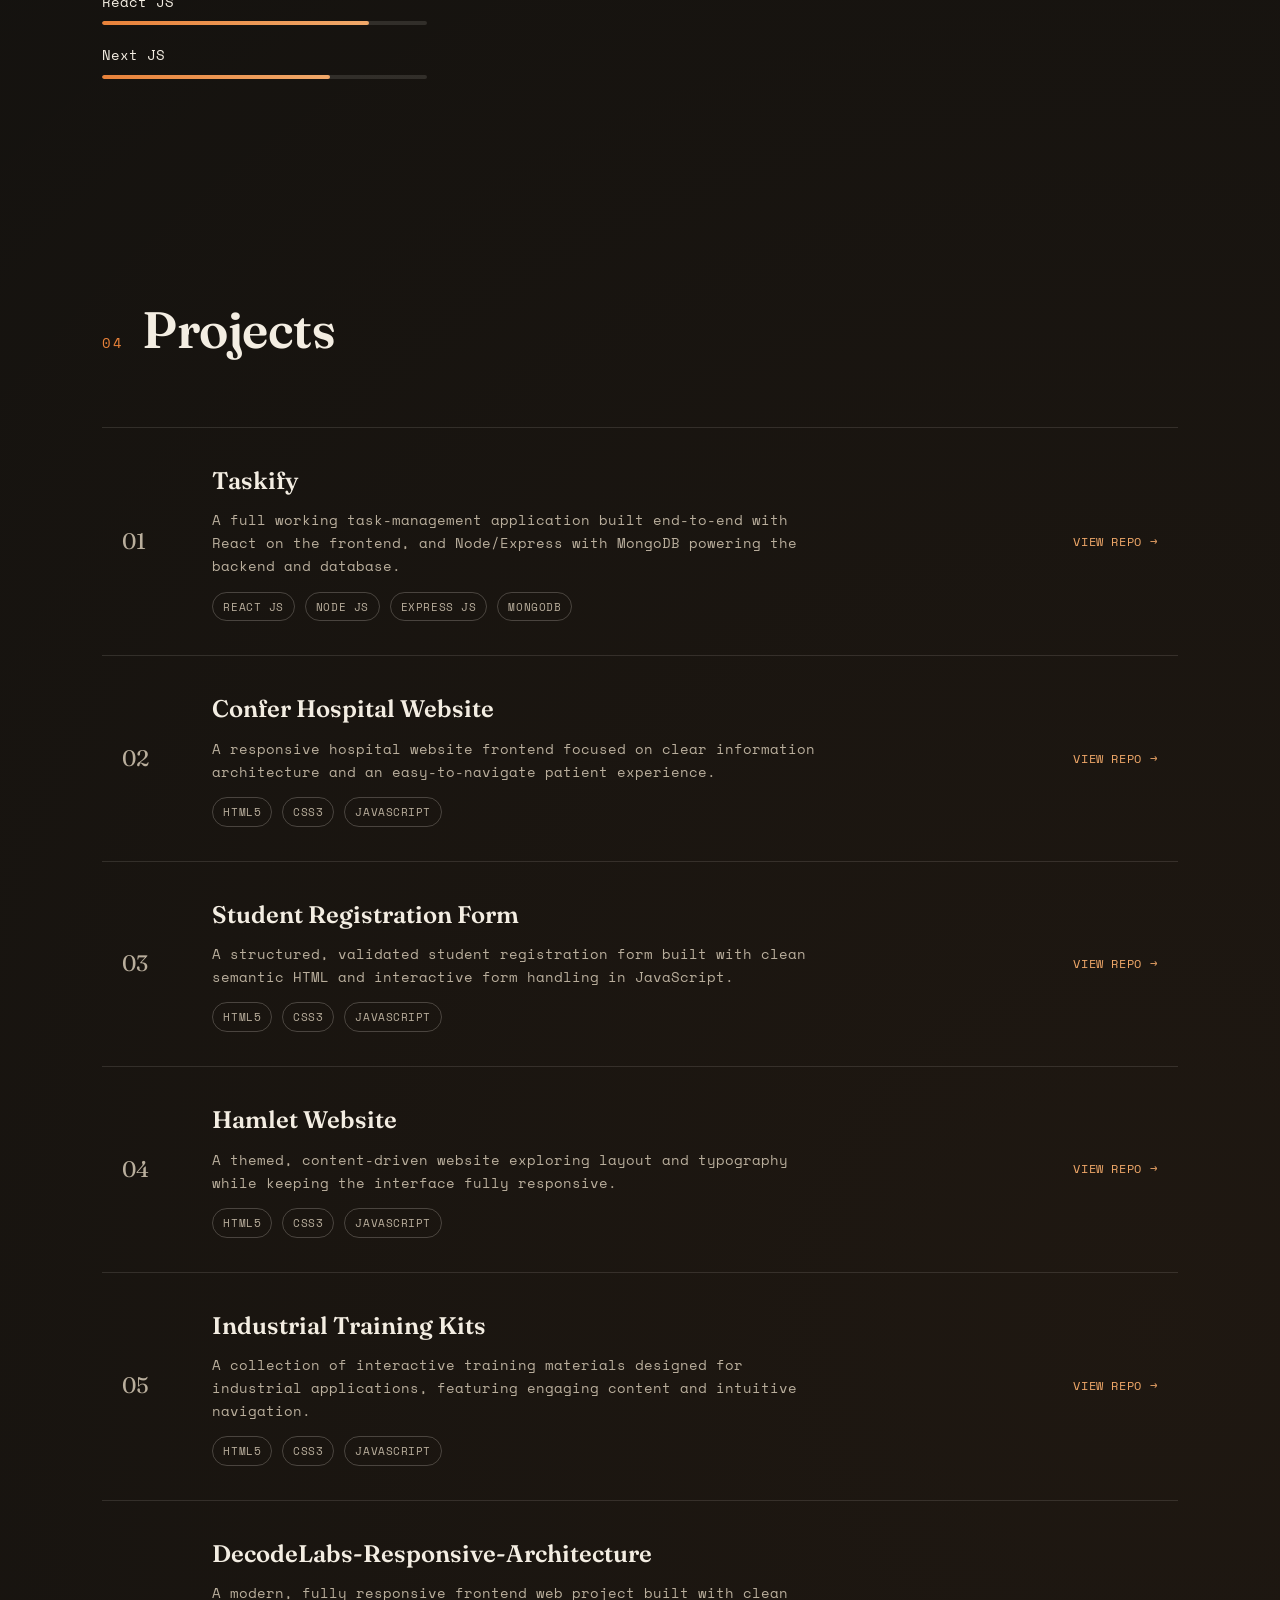
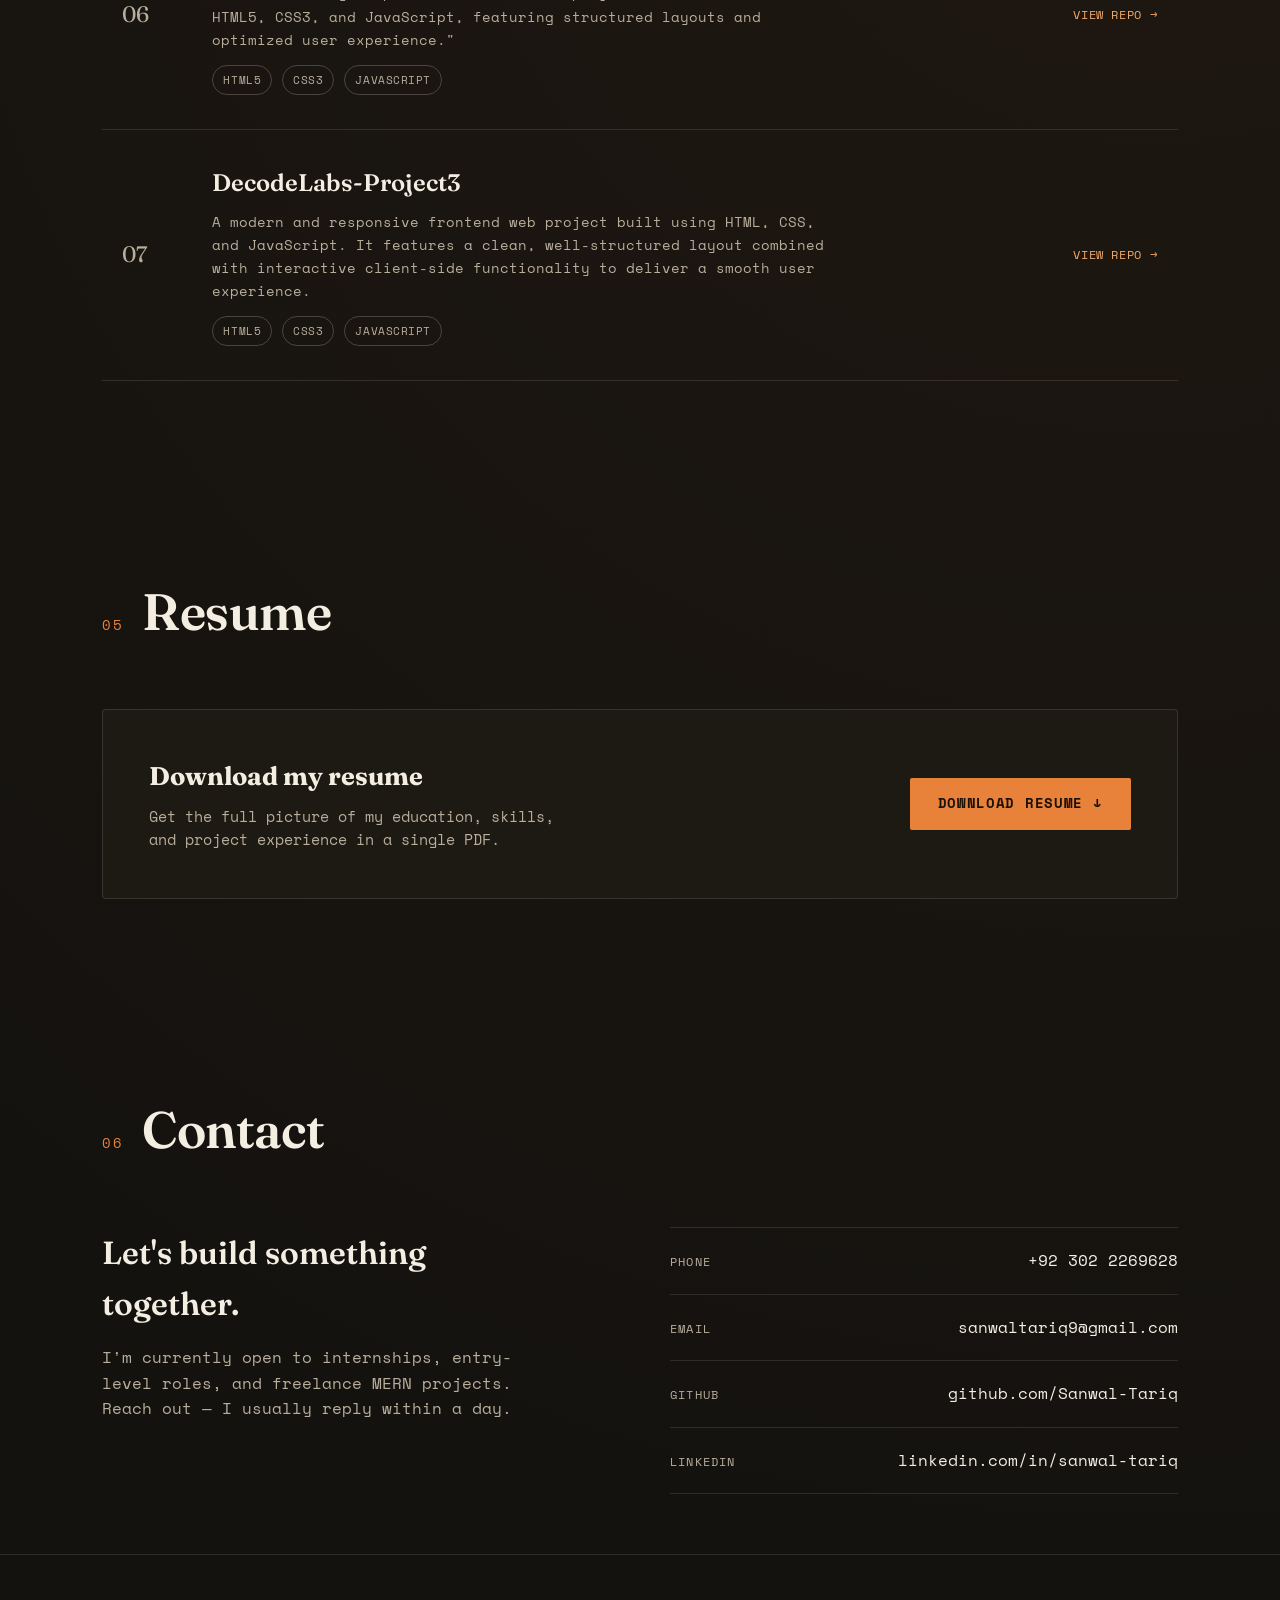
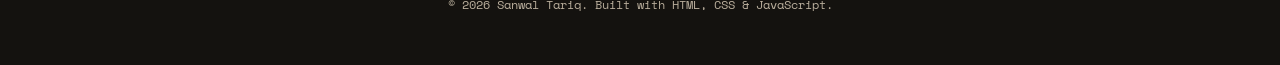
==== commit 336efc91: "Update portfolio" ====
--- a/portfolio.html
+++ b/portfolio.html
@@ -1,4 +1,4 @@
-<!DOCTYPE html>
+<!DOCTYPE html>git
 <html lang="en">
 
 <head>
